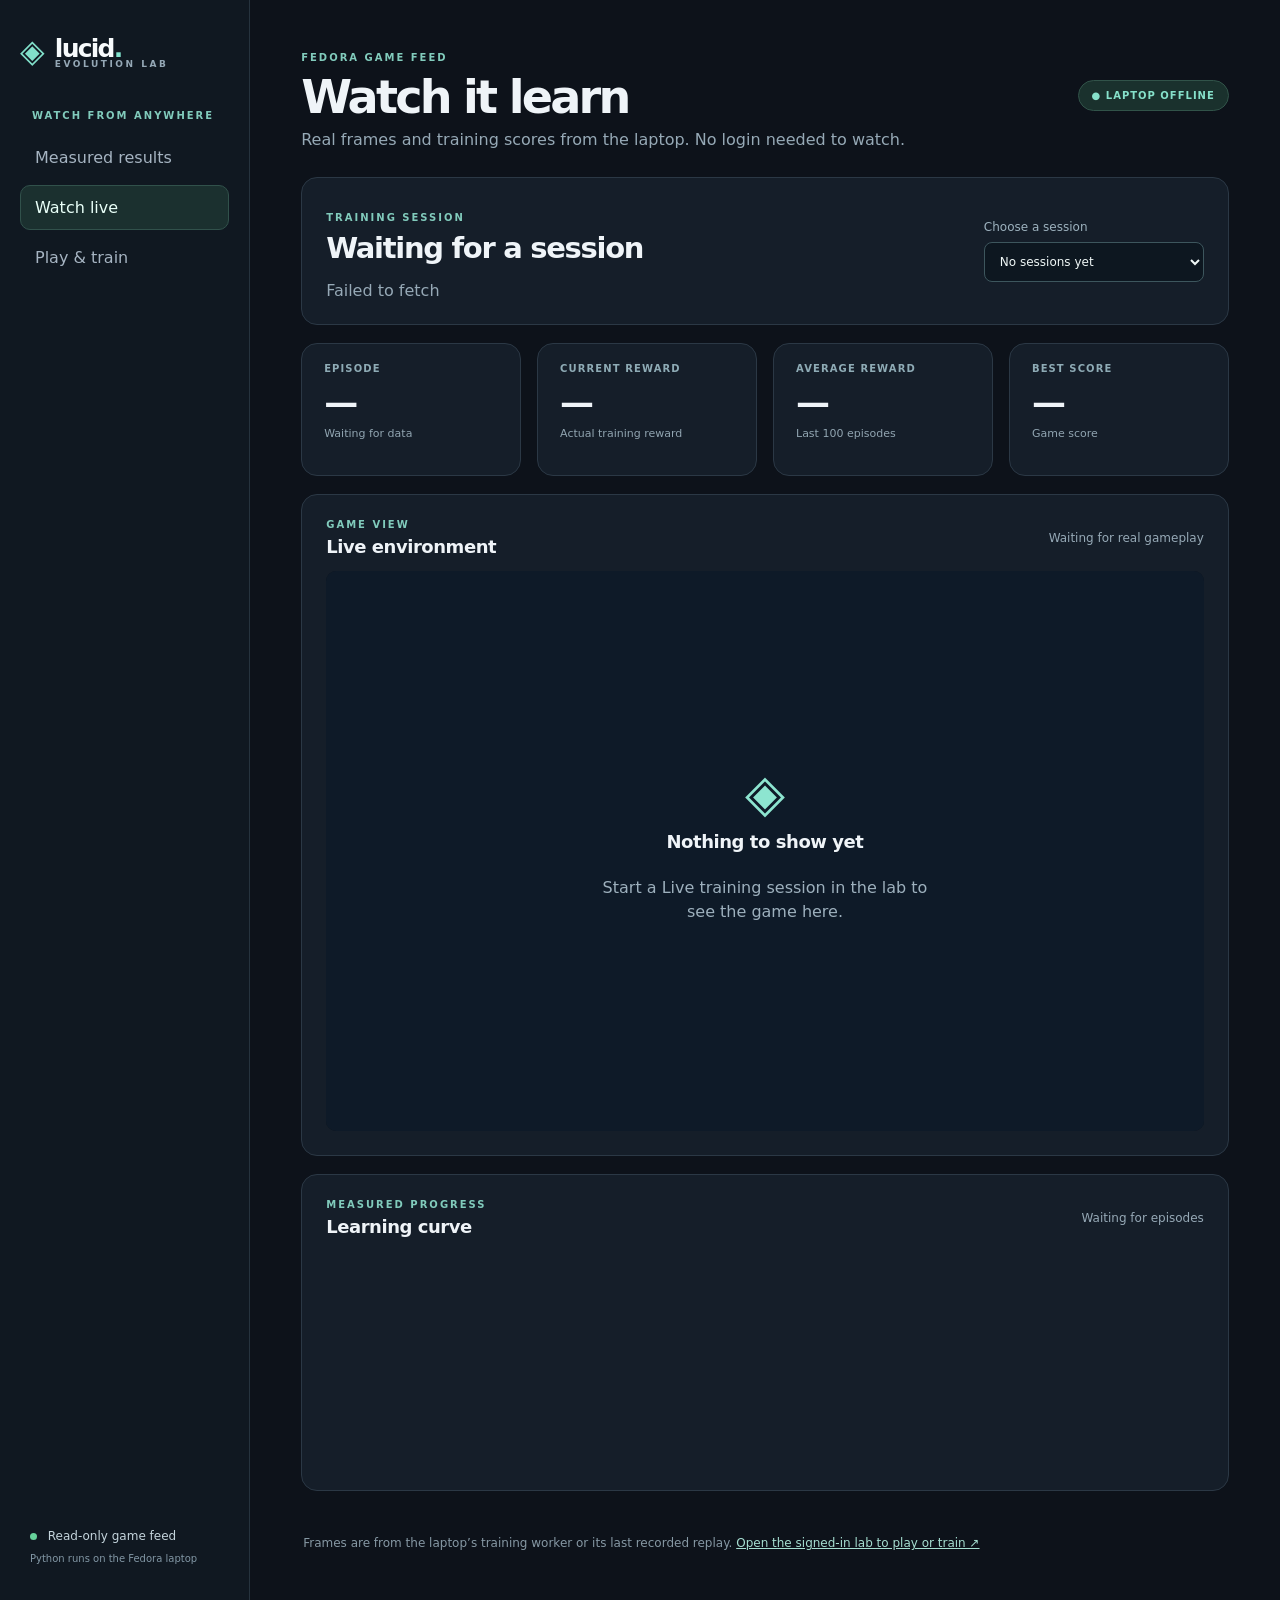
==== watch/index.html @ 893dbeda "Add public live game watcher" ====
<!doctype html>
<html lang="en">
<head>
  <meta charset="utf-8">
  <meta name="viewport" content="width=device-width,initial-scale=1">
  <meta name="description" content="Watch LucidAI Evolution learn and play on the Fedora laptop.">
  <title>Watch live · LucidAI Evolution</title>
  <link rel="stylesheet" href="../style.css">
  <link rel="stylesheet" href="./watch.css">
  <script defer src="./app.js"></script>
</head>
<body>
  <aside class="sidebar">
    <a class="brand" href="../"><span class="brand-icon">◈</span><span>lucid<span class="accent">.</span><small>EVOLUTION LAB</small></span></a>
    <p class="eyebrow">WATCH FROM ANYWHERE</p>
    <nav><a href="../">Measured results</a><a class="active" href="./">Watch live</a><a href="../lab/">Play & train</a></nav>
    <div class="sidebar-bottom"><span class="status-dot"></span> Read-only game feed<br><small>Python runs on the Fedora laptop</small></div>
  </aside>
  <main>
    <header><div><p class="eyebrow">FEDORA GAME FEED</p><h1>Watch it learn</h1><p class="subtitle">Real frames and training scores from the laptop. No login needed to watch.</p></div><span class="badge" id="connection" aria-live="polite">CONNECTING</span></header>
    <section class="panel session-toolbar"><div><p class="eyebrow">TRAINING SESSION</p><h2 id="game-title">Waiting for a session</h2><p id="feed-status" class="muted">Connecting to the Fedora laptop…</p></div><label for="session-select">Choose a session<select id="session-select"><option value="">No sessions yet</option></select></label></section>
    <div class="metrics"><article class="panel"><span>EPISODE</span><strong id="episode">—</strong><small id="mode">Waiting for data</small></article><article class="panel"><span>CURRENT REWARD</span><strong id="reward">—</strong><small>Actual training reward</small></article><article class="panel"><span>AVERAGE REWARD</span><strong id="average">—</strong><small>Last 100 episodes</small></article><article class="panel"><span>BEST SCORE</span><strong id="best">—</strong><small>Game score</small></article></div>
    <section class="panel live-panel"><div class="panel-heading"><div><p class="eyebrow">GAME VIEW</p><h3 id="view-title">Live environment</h3></div><span class="muted" id="frame-caption">Waiting for real gameplay</span></div><div class="canvas-holder"><canvas id="game" width="720" height="460" aria-label="Live game view"></canvas><div id="empty"><span>◈</span><h3>Nothing to show yet</h3><p>Start a Live training session in the lab to see the game here.</p></div></div></section>
    <section class="panel curve-panel"><div class="panel-heading"><div><p class="eyebrow">MEASURED PROGRESS</p><h3>Learning curve</h3></div><span class="muted" id="chart-note">Waiting for episodes</span></div><canvas id="chart" width="900" height="220" aria-label="Training reward curve"></canvas></section>
    <footer>Frames are from the laptop’s training worker or its last recorded replay. <a href="../lab/">Open the signed-in lab to play or train ↗</a></footer>
  </main>
</body>
</html>
---- style.css ----
:root{color-scheme:dark;font-family:Inter,ui-sans-serif,system-ui,-apple-system,BlinkMacSystemFont,"Segoe UI",sans-serif;background:#0d121a;color:#eff4f8}*{box-sizing:border-box}body{margin:0;display:grid;grid-template-columns:250px minmax(0,1fr);min-height:100vh}a{color:#8ee1ce}.sidebar{background:#101821;border-right:1px solid #26333e;padding:32px 20px;display:flex;flex-direction:column;gap:26px}.brand{text-decoration:none;color:#f7fafc;display:flex;align-items:center;gap:12px;font-size:25px;font-weight:750;letter-spacing:-.07em}.brand-icon{color:#81e0ca;font-size:32px}.accent{color:#82e3ce}.brand small{display:block;color:#95a8b6;font-size:9px;letter-spacing:.28em;margin-top:-4px}.eyebrow{color:#81cbbc;letter-spacing:.2em;font-size:10px;font-weight:750}.sidebar .eyebrow{margin:14px 0 -12px 12px}nav{display:grid;gap:5px}nav button{appearance:none;border:1px solid transparent;background:transparent;color:#a6b4c2;text-align:left;padding:12px 14px;border-radius:10px;font:inherit;cursor:pointer;display:flex;align-items:center;gap:13px;width:100%}nav button:hover,nav button.active{background:#1b302f;color:#e9fff8;border-color:#31514b}nav button span{color:#8de5d0;font-size:21px;width:22px;text-align:center}.sidebar-bottom{margin-top:auto;padding:18px 10px;color:#c4d4dc;font-size:12px;line-height:1.9}.sidebar-bottom small{color:#8297a5}.status-dot{display:inline-block;width:7px;height:7px;border-radius:50%;background:#66d29b;margin-right:7px}main{min-width:0;padding:42px clamp(20px,4vw,68px);max-width:1650px;width:100%;margin:auto}header,.panel-heading,.hero{display:flex;align-items:flex-start;justify-content:space-between;gap:20px}header{align-items:center;margin-bottom:28px}h1{font-size:clamp(32px,3.6vw,51px);letter-spacing:-.06em;line-height:1.08;margin:8px 0 7px}h2{font-size:29px;letter-spacing:-.045em;margin:8px 0}h3{font-size:18px;margin:6px 0 0;letter-spacing:-.025em}.subtitle,.muted,.hero p:not(.eyebrow),.note{color:#96a9b6}.subtitle{margin:0}.badge{border:1px solid #315349;background:#1a312d;color:#86e1ca;border-radius:50px;padding:9px 13px;font-size:10px;font-weight:750;letter-spacing:.1em;white-space:nowrap}.panel{background:#151e29;border:1px solid #2b3845;border-radius:16px;padding:24px}.hero{background:linear-gradient(110deg,#1a2934,#15312f);margin-bottom:18px;align-items:center}.hero p:not(.eyebrow){max-width:650px;margin:0;line-height:1.6}.hero-actions{display:flex;flex-direction:column;align-items:flex-start;max-width:240px;gap:8px}.hero-actions small{color:#a4b7bd;line-height:1.4}.primary{background:#83e0ca;color:#09221d;text-decoration:none;padding:12px 15px;border-radius:9px;font-size:13px;font-weight:800;white-space:nowrap}.primary:hover{background:#b5f4e4}.metrics{display:grid;grid-template-columns:repeat(4,minmax(0,1fr));gap:16px;margin-bottom:18px}.metrics article{padding:19px 22px;min-height:133px}.metrics span{display:block;color:#8eabb5;font-size:10px;letter-spacing:.11em;font-weight:750}.metrics strong{display:block;font-size:34px;letter-spacing:-.06em;margin:8px 0 0}.metrics small{color:#91a5b1;font-size:11px}.columns{display:grid;grid-template-columns:1.35fr 1fr;gap:18px}.panel-heading{align-items:center;margin-bottom:18px}.panel-heading .eyebrow{margin:0}.panel-heading .muted{font-size:12px}.chart{display:grid;gap:18px;margin:24px 0 25px}.bar-row{display:grid;grid-template-columns:116px 1fr 68px;gap:12px;align-items:center;font-size:12px;color:#aebfc8}.bar-track{background:#243440;border-radius:20px;height:18px;overflow:hidden}.bar-fill{display:block;height:100%;border-radius:20px;min-width:3px}.bar-row strong{color:#e5f3f0;text-align:right}.note{font-size:12px;line-height:1.6;margin-bottom:0}.game-icon{color:#8ae7d1;font-size:27px}.card-row{display:flex;justify-content:space-between;gap:20px;padding:15px 0;border-bottom:1px solid #2d3943;font-size:13px}.card-row span{color:#91a5b1}.card-row strong{text-align:right;font-weight:650}.runs-panel{margin-top:18px}.table-wrap{overflow-x:auto}table{border-collapse:collapse;width:100%;font-size:13px}th{text-align:left;color:#91a9b4;font-size:11px;font-weight:650;letter-spacing:.06em}td,th{padding:14px 10px;border-bottom:1px solid #2d3943}td:first-child,th:first-child{padding-left:0}td:last-child,th:last-child{padding-right:0}td a{white-space:nowrap}footer{color:#8698a4;font-size:12px;line-height:1.6;padding:25px 2px}footer a{color:#a6ded1}@media(max-width:1050px){.metrics{grid-template-columns:repeat(2,1fr)}.columns{grid-template-columns:1fr}}@media(max-width:700px){body{display:block}.sidebar{padding:14px 18px;gap:12px}.sidebar .eyebrow,.sidebar-bottom{display:none}nav{display:flex;overflow-x:auto}nav button{white-space:nowrap;width:auto;flex:none;padding:9px}.brand{font-size:22px}main{padding:22px 16px}header{align-items:flex-start}.badge{font-size:9px}.hero{display:block}.hero-actions{margin-top:20px}.metrics{gap:9px}.metrics article{padding:15px;min-height:115px}.metrics strong{font-size:27px}.bar-row{grid-template-columns:85px 1fr 55px;gap:7px}}
:root{--watch-link:#a9eedb}
.secondary-link{color:var(--watch-link);font-size:13px;font-weight:700;text-decoration:none}
---- watch/watch.css ----
.sidebar nav a{display:block;padding:12px 14px;border-radius:10px;text-decoration:none;color:#a6b4c2;border:1px solid transparent}
.sidebar nav a.active,.sidebar nav a:hover{background:#1b302f;color:#e9fff8;border-color:#31514b}
.session-toolbar{display:flex;align-items:center;justify-content:space-between;gap:25px;margin-bottom:18px}
.session-toolbar p{margin-bottom:0}.session-toolbar label{color:#9db2be;font-size:12px;display:grid;gap:8px;min-width:220px}
.session-toolbar select{padding:11px;border-radius:8px;background:#0d1720;border:1px solid #3d565d;color:#f0f8f7;font:inherit}
.live-panel,.curve-panel{margin-bottom:18px}.canvas-holder{position:relative;background:#0a111b;border-radius:10px;overflow:hidden;max-width:920px;margin:auto}
#game{display:block;width:100%;height:auto}#empty{position:absolute;inset:0;display:flex;flex-direction:column;align-items:center;justify-content:center;text-align:center;background:#0f1c2aea}
#empty[hidden]{display:none}#empty span{font-size:52px;color:#8de5d0}#empty h3{margin:8px 0}#empty p{max-width:330px;color:#9db0bd;line-height:1.5}
#chart{display:block;width:100%;height:auto;max-height:240px}.panel-heading{margin-bottom:14px}
@media(max-width:700px){.session-toolbar{display:block}.session-toolbar label{margin-top:20px}.panel{padding:16px}.metrics{grid-template-columns:repeat(2,1fr)}}
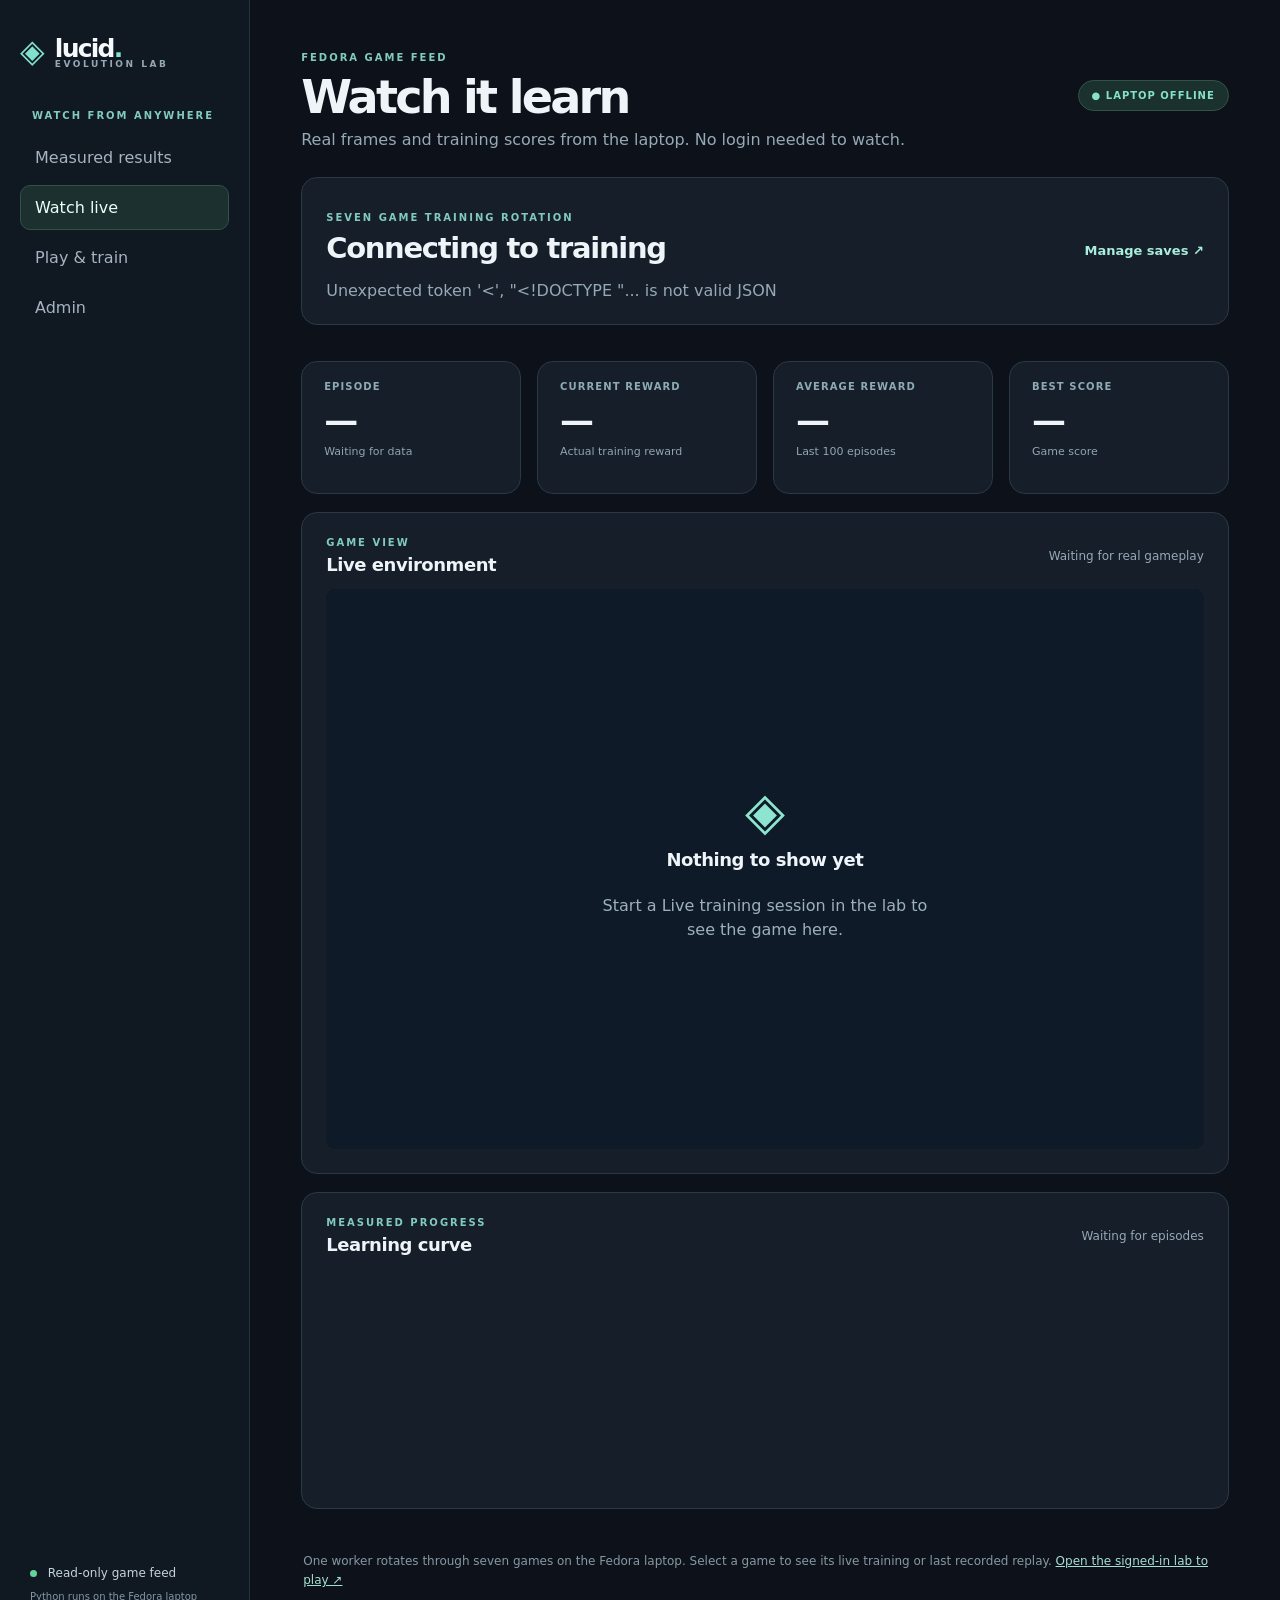
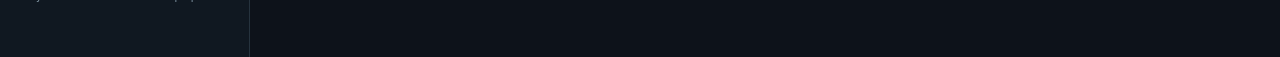
==== commit 5cdd227f: "Show all game training and add save admin panel" ====
--- a/watch/index.html
+++ b/watch/index.html
@@ -13,16 +13,17 @@
   <aside class="sidebar">
     <a class="brand" href="../"><span class="brand-icon">◈</span><span>lucid<span class="accent">.</span><small>EVOLUTION LAB</small></span></a>
     <p class="eyebrow">WATCH FROM ANYWHERE</p>
-    <nav><a href="../">Measured results</a><a class="active" href="./">Watch live</a><a href="../lab/">Play & train</a></nav>
+    <nav><a href="../">Measured results</a><a class="active" href="./">Watch live</a><a href="../lab/">Play & train</a><a href="../admin/">Admin</a></nav>
     <div class="sidebar-bottom"><span class="status-dot"></span> Read-only game feed<br><small>Python runs on the Fedora laptop</small></div>
   </aside>
   <main>
     <header><div><p class="eyebrow">FEDORA GAME FEED</p><h1>Watch it learn</h1><p class="subtitle">Real frames and training scores from the laptop. No login needed to watch.</p></div><span class="badge" id="connection" aria-live="polite">CONNECTING</span></header>
-    <section class="panel session-toolbar"><div><p class="eyebrow">TRAINING SESSION</p><h2 id="game-title">Waiting for a session</h2><p id="feed-status" class="muted">Connecting to the Fedora laptop…</p></div><label for="session-select">Choose a session<select id="session-select"><option value="">No sessions yet</option></select></label></section>
+    <section class="panel session-toolbar"><div><p class="eyebrow">SEVEN GAME TRAINING ROTATION</p><h2 id="game-title">Connecting to training</h2><p id="feed-status" class="muted">Connecting to the Fedora laptop…</p></div><a class="secondary-link" href="../admin/">Manage saves ↗</a></section>
+    <section class="game-grid" id="game-grid" aria-label="Choose a game to watch"></section>
     <div class="metrics"><article class="panel"><span>EPISODE</span><strong id="episode">—</strong><small id="mode">Waiting for data</small></article><article class="panel"><span>CURRENT REWARD</span><strong id="reward">—</strong><small>Actual training reward</small></article><article class="panel"><span>AVERAGE REWARD</span><strong id="average">—</strong><small>Last 100 episodes</small></article><article class="panel"><span>BEST SCORE</span><strong id="best">—</strong><small>Game score</small></article></div>
     <section class="panel live-panel"><div class="panel-heading"><div><p class="eyebrow">GAME VIEW</p><h3 id="view-title">Live environment</h3></div><span class="muted" id="frame-caption">Waiting for real gameplay</span></div><div class="canvas-holder"><canvas id="game" width="720" height="460" aria-label="Live game view"></canvas><div id="empty"><span>◈</span><h3>Nothing to show yet</h3><p>Start a Live training session in the lab to see the game here.</p></div></div></section>
     <section class="panel curve-panel"><div class="panel-heading"><div><p class="eyebrow">MEASURED PROGRESS</p><h3>Learning curve</h3></div><span class="muted" id="chart-note">Waiting for episodes</span></div><canvas id="chart" width="900" height="220" aria-label="Training reward curve"></canvas></section>
-    <footer>Frames are from the laptop’s training worker or its last recorded replay. <a href="../lab/">Open the signed-in lab to play or train ↗</a></footer>
+    <footer>One worker rotates through seven games on the Fedora laptop. Select a game to see its live training or last recorded replay. <a href="../lab/">Open the signed-in lab to play ↗</a></footer>
   </main>
 </body>
 </html>
--- a/watch/watch.css
+++ b/watch/watch.css
@@ -3,8 +3,10 @@
 .session-toolbar{display:flex;align-items:center;justify-content:space-between;gap:25px;margin-bottom:18px}
 .session-toolbar p{margin-bottom:0}.session-toolbar label{color:#9db2be;font-size:12px;display:grid;gap:8px;min-width:220px}
 .session-toolbar select{padding:11px;border-radius:8px;background:#0d1720;border:1px solid #3d565d;color:#f0f8f7;font:inherit}
+.game-grid{display:grid;grid-template-columns:repeat(7,minmax(110px,1fr));gap:9px;margin:0 0 18px}.game-card{background:#141f28;border:1px solid #34434b;border-radius:10px;color:#e8f6f2;padding:13px;text-align:left;cursor:pointer;display:grid;gap:7px;font:inherit}.game-card:hover,.game-card.selected{border-color:#8be7d0;background:#19332f}.game-card span,.game-card small{font-size:11px;color:#a7bbc5}.game-card strong{font-size:14px}
 .live-panel,.curve-panel{margin-bottom:18px}.canvas-holder{position:relative;background:#0a111b;border-radius:10px;overflow:hidden;max-width:920px;margin:auto}
 #game{display:block;width:100%;height:auto}#empty{position:absolute;inset:0;display:flex;flex-direction:column;align-items:center;justify-content:center;text-align:center;background:#0f1c2aea}
 #empty[hidden]{display:none}#empty span{font-size:52px;color:#8de5d0}#empty h3{margin:8px 0}#empty p{max-width:330px;color:#9db0bd;line-height:1.5}
 #chart{display:block;width:100%;height:auto;max-height:240px}.panel-heading{margin-bottom:14px}
 @media(max-width:700px){.session-toolbar{display:block}.session-toolbar label{margin-top:20px}.panel{padding:16px}.metrics{grid-template-columns:repeat(2,1fr)}}
+@media(max-width:1100px){.game-grid{grid-template-columns:repeat(auto-fit,minmax(130px,1fr))}}
